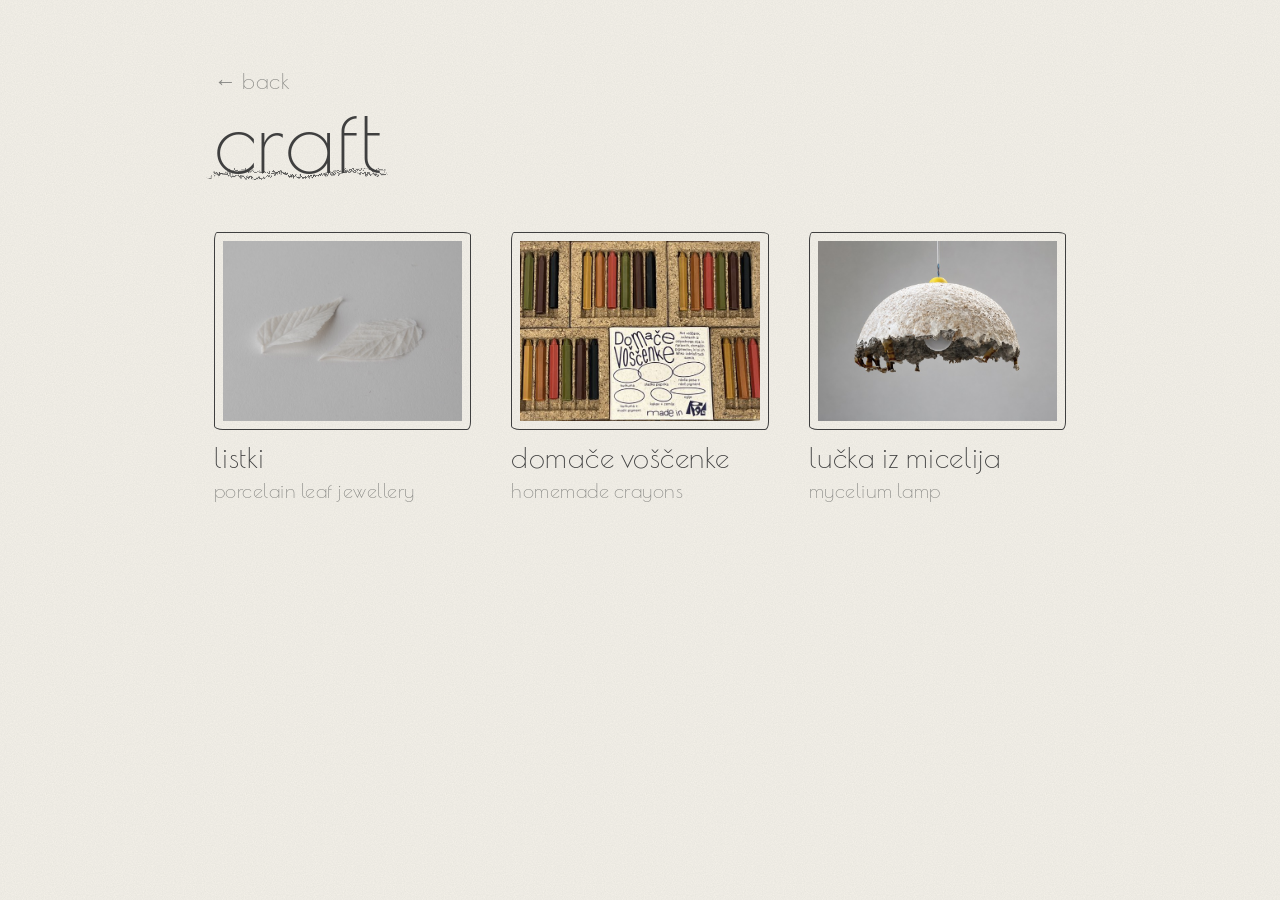
==== craft.html @ 923d7a6e "Portfolio website Co-Authored-By: Claude Opus 5.5 <noreply@anthropic.com>" ====
<!DOCTYPE html>
<html lang="en">
<head>
  <meta charset="UTF-8">
  <meta name="viewport" content="width=device-width, initial-scale=1">
  <title>craft</title>
  <link rel="preconnect" href="https://fonts.googleapis.com">
  <link rel="preconnect" href="https://fonts.gstatic.com" crossorigin>
  <link href="https://fonts.googleapis.com/css2?family=Poiret+One&display=swap" rel="stylesheet">
  <link rel="stylesheet" href="style.css">
</head>
<body>
  <main>
    <a class="back" href="index.html">&larr; back</a>
    <h1><span class="underline">craft</span></h1>

    <div class="projects">
      <a class="project" href="projects/listki.html">
        <div class="frame"><img src="images/listki/thumb.jpg" alt=""></div>
        <h3>listki</h3>
        <p>porcelain leaf jewellery</p>
      </a>
      <a class="project" href="projects/crayons.html">
        <div class="frame"><img src="images/crayons/thumb.jpg" alt=""></div>
        <h3>domače voščenke</h3>
        <p>homemade crayons</p>
      </a>
      <a class="project" href="projects/mycelium-lamp.html">
        <div class="frame"><img src="images/mycelium-lamp/thumb.jpg" alt=""></div>
        <h3>lučka iz micelija</h3>
        <p>mycelium lamp</p>
      </a>
    </div>
  </main>
  <script src="pencil.js"></script>
</body>
</html>
---- style.css ----
/* ---------- pencil on paper ---------- */
:root {
  --paper: #f5f2ea;
  --graphite: #3f3f3f;
  --graphite-light: #8a8a86;
}

* { box-sizing: border-box; }

body {
  margin: 0;
  background-color: var(--paper);
  /* faint paper grain */
  background-image: url("data:image/svg+xml,%3Csvg xmlns='http://www.w3.org/2000/svg' width='200' height='200'%3E%3Cfilter id='n'%3E%3CfeTurbulence type='fractalNoise' baseFrequency='0.9' numOctaves='3' stitchTiles='stitch'/%3E%3CfeColorMatrix values='0 0 0 0 0 0 0 0 0 0 0 0 0 0 0 0 0 0 0.06 0'/%3E%3C/filter%3E%3Crect width='100%25' height='100%25' filter='url(%23n)'/%3E%3C/svg%3E");
  color: var(--graphite);
  font-family: "Poiret One", sans-serif;
  letter-spacing: .02em;
  font-size: 1.5rem;
  line-height: 1.35;
}

/* text stays crisp; only the drawn lines get the graphite grain */

a { color: inherit; text-decoration: none; }

main {
  max-width: 900px;
  margin: 0 auto;
  padding: 4rem 1.5rem 6rem;
}

h1 {
  font-size: clamp(3rem, 8vw, 5.5rem);
  font-weight: 400;
  margin: 0;
  line-height: 1;
}

.subtitle {
  color: var(--graphite-light);
  margin: .3rem 0 0 .2rem;
}

/* ---------- hand-drawn lines (generated by pencil.js) ---------- */
.underline { position: relative; display: inline-block; }
.underline svg.stroke {
  position: absolute;
  left: -4%;
  bottom: -.15em;
  width: 108%;
  height: .5em;
  overflow: visible;
  pointer-events: none;
}
svg.stroke path {
  fill: none;
  stroke: var(--graphite);
  stroke-linecap: round;
  filter: url(#pencil);
}

hr.pencil-line {
  border: 0;
  height: 24px;
  margin: 3rem 0;
}

/* ---------- homepage ---------- */
.hero {
  position: relative;
  height: 100vh;
  min-height: 520px;
  overflow: hidden;
}
.hero h1 {
  position: absolute;
  left: 50%;
  top: 50%;
  transform: translate(-50%, -50%);
  white-space: nowrap;
  text-align: center;
}
.connectors {
  position: absolute;
  inset: 0;
  width: 100%;
  height: 100%;
  pointer-events: none;
}
.connectors path {
  fill: none;
  stroke: var(--graphite);
  stroke-linecap: round;
  filter: url(#pencil);
}

.cat {
  position: absolute;
  font-size: clamp(1.6rem, 3.5vw, 2.6rem);
  white-space: nowrap;
  transition: transform .2s;
}
.cat:hover { transform: translateY(-3px); }
#cat-graphic { left: 10%; top: 16%; }
#cat-fab     { right: 8%; top: 30%; }
#cat-craft   { left: 22%; bottom: 14%; }

@media (max-width: 600px) {
  #cat-graphic { left: 6%;  top: 14%; }
  #cat-fab     { right: 5%; top: auto; bottom: 24%; }
  #cat-craft   { left: 10%; bottom: 10%; }
}

.about { max-width: 34rem; }
.about h2 { font-weight: 400; font-size: 2.4rem; margin: 0 0 .5rem; }

/* ---------- category pages ---------- */
.back { font-size: 1.4rem; color: var(--graphite-light); }
.back:hover { color: var(--graphite); }

.projects {
  display: grid;
  grid-template-columns: repeat(auto-fill, minmax(240px, 1fr));
  gap: 2.5rem;
  margin-top: 3rem;
}
.project img {
  width: 100%;
  aspect-ratio: 4 / 3;
  object-fit: cover;
  display: block;
  filter: grayscale(.15);
}
.project .frame {
  padding: 8px;
  border: 1.5px solid var(--graphite);
  border-radius: 3px 8px 4px 9px / 9px 3px 8px 4px;  /* slightly wonky box */
}
.project h3 { font-weight: 400; font-size: 1.8rem; margin: .5rem 0 0; }
.project p { margin: 0; color: var(--graphite-light); font-size: 1.25rem; }
.project:hover .frame { transform: rotate(-.8deg); }
.project .frame { transition: transform .2s; }

.empty { color: var(--graphite-light); margin-top: 3rem; }

/* ---------- project pages ---------- */
.project-page h1 { font-size: clamp(2rem, 5vw, 3.4rem); overflow-wrap: anywhere; margin-top: 1rem; }

.cycle-wrap { margin: 2.5rem 0 0; }
.cycler {
  position: relative;
  aspect-ratio: 3 / 2;
  cursor: pointer;
  padding: 8px;
  border: 1.5px solid var(--graphite);
  border-radius: 3px 8px 4px 9px / 9px 3px 8px 4px;
}
.cycler img {
  position: absolute;
  inset: 8px;
  width: calc(100% - 16px);
  height: calc(100% - 16px);
  object-fit: cover;
  opacity: 0;
}
.cycler img.on { opacity: 1; }
.cycle-wrap figcaption { color: var(--graphite-light); font-size: 1.2rem; margin-top: .4rem; }

.text { max-width: 38rem; margin-top: 2.5rem; }
.credits { color: var(--graphite-light); }

/* thin Helvetica for longer body text */
.text p, .about p {
  font-family: "Helvetica Neue", Helvetica, Arial, sans-serif;
  font-weight: 300;
  font-size: 1rem;
  line-height: 1.6;
  filter: none;
}

.single-image { margin: 2.5rem 0 0; max-width: 520px; }
.single-image img { width: 100%; display: block; }
.single-image .frame {
  padding: 8px;
  border: 1.5px solid var(--graphite);
  border-radius: 3px 8px 4px 9px / 9px 3px 8px 4px;
}
.visit { font-size: 2rem; margin-top: 2rem; }

.gallery {
  display: grid;
  grid-template-columns: repeat(auto-fill, minmax(220px, 1fr));
  gap: 1rem;
  margin-top: 2.5rem;
}
.gallery img { width: 100%; aspect-ratio: 2 / 3; object-fit: cover; display: block; }

.inline-link { text-decoration: underline; text-underline-offset: 3px; filter: none; }
.inline-link strong { font-weight: 600; }

.photos { margin-top: 2.5rem; display: flex; flex-direction: column; gap: 1rem; }
.photos img { width: 100%; display: block; }
.photos img.pattern { max-width: 560px; }

.pair { display: grid; grid-template-columns: 1fr 1fr; gap: 1rem; align-items: center; }
.pair figure { margin: 0; }
.pair img { width: 100%; display: block; }
.pair figcaption { color: var(--graphite-light); font-size: 1.2rem; margin-top: .2rem; }
p.back { margin: 0; }
p.back a:hover { color: var(--graphite); }
.photos figure { margin: 0; }
.photos figcaption { color: var(--graphite-light); font-size: 1.2rem; margin-top: .2rem; }
.photos img.poster { max-width: 560px; }
.photos video { width: 100%; display: block; background: #000; }
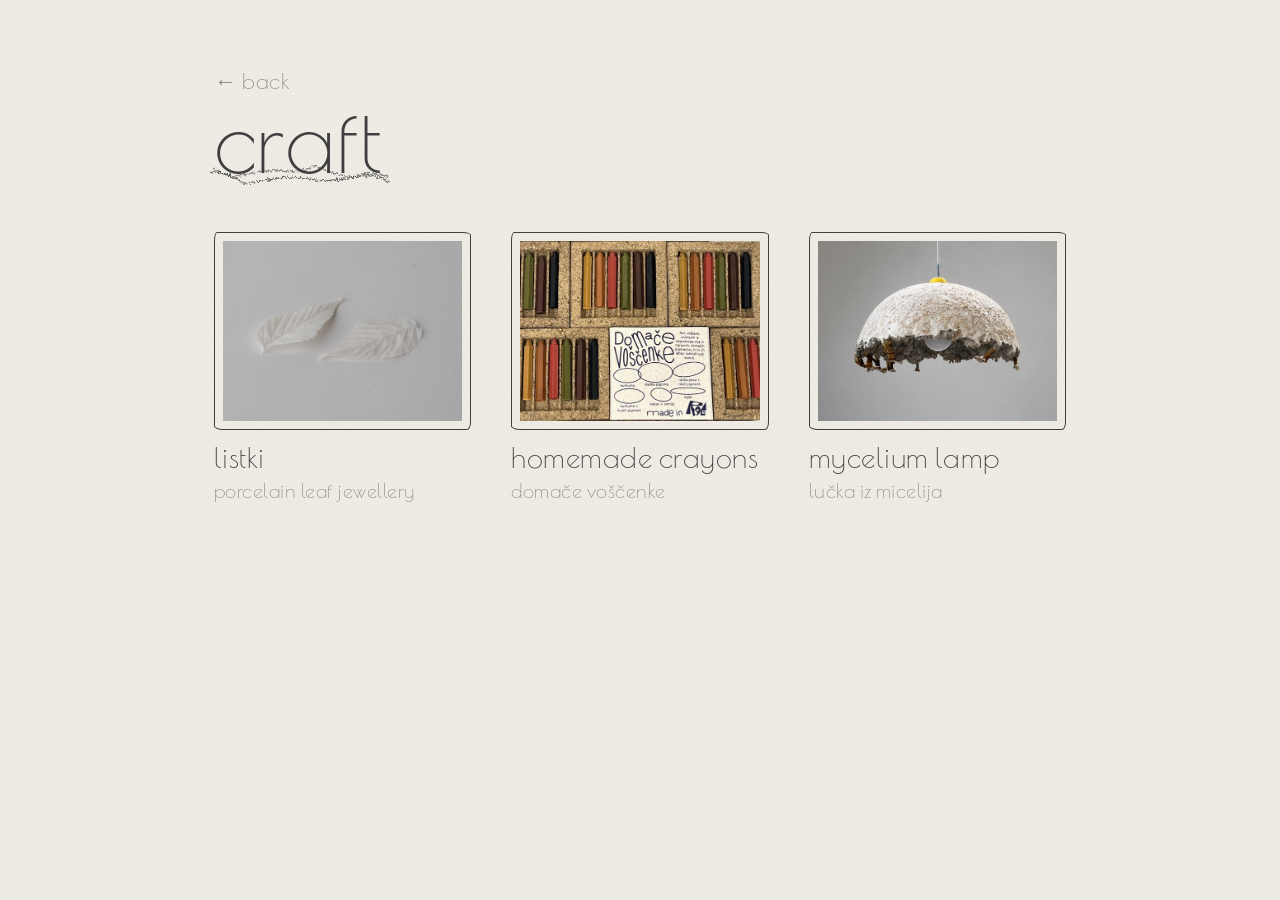
==== commit f7ce723c: "English-first titles for lamp and crayons; about opens on the homepage Co-Authored-By: Claude Opus 5" ====
--- a/craft.html
+++ b/craft.html
@@ -22,13 +22,13 @@
       </a>
       <a class="project" href="projects/crayons.html">
         <div class="frame"><img src="images/crayons/thumb.jpg" alt=""></div>
-        <h3>domače voščenke</h3>
-        <p>homemade crayons</p>
+        <h3>homemade crayons</h3>
+        <p>domače voščenke</p>
       </a>
       <a class="project" href="projects/mycelium-lamp.html">
         <div class="frame"><img src="images/mycelium-lamp/thumb.jpg" alt=""></div>
-        <h3>lučka iz micelija</h3>
-        <p>mycelium lamp</p>
+        <h3>mycelium lamp</h3>
+        <p>lučka iz micelija</p>
       </a>
     </div>
   </main>
--- a/style.css
+++ b/style.css
@@ -104,15 +104,34 @@
 #cat-graphic { left: 10%; top: 16%; }
 #cat-fab     { right: 8%; top: 30%; }
 #cat-craft   { left: 22%; bottom: 14%; }
+#cat-about   { right: 16%; bottom: 18%; }
 
 @media (max-width: 600px) {
   #cat-graphic { left: 6%;  top: 14%; }
   #cat-fab     { right: 5%; top: auto; bottom: 24%; }
   #cat-craft   { left: 10%; bottom: 10%; }
-}
-
-.about { max-width: 34rem; }
-.about h2 { font-weight: 400; font-size: 2.4rem; margin: 0 0 .5rem; }
+  #cat-about   { right: 8%; top: 30%; bottom: auto; }
+}
+
+/* about: opens in place, just under the name */
+.about {
+  position: absolute;
+  left: 50%;
+  top: calc(50% + 3.2rem);
+  transform: translateX(-50%);
+  width: min(30rem, 84vw);
+  padding: 1rem 1.3rem;
+  background: var(--paper);
+  border: 1px solid var(--graphite-light);
+  border-radius: 3px 8px 4px 9px / 9px 3px 8px 4px;
+  z-index: 5;
+  animation: fade-in .25s ease;
+}
+.about[hidden] { display: none; }
+.about p:first-child { margin-top: 0; }
+.about p:last-child { margin-bottom: 0; }
+body.about-open #cat-about { text-decoration: underline; text-underline-offset: 6px; text-decoration-thickness: 1px; }
+@keyframes fade-in { from { opacity: 0; transform: translate(-50%, 6px); } }
 
 /* ---------- category pages ---------- */
 .back { font-size: 1.4rem; color: var(--graphite-light); }
@@ -212,3 +231,9 @@
 .photos figcaption { color: var(--graphite-light); font-size: 1.2rem; margin-top: .2rem; }
 .photos img.poster { max-width: 560px; }
 .photos video { width: 100%; display: block; background: #000; }
+
+/* about panel on phones: smaller so it fits under the name */
+@media (max-width: 600px) {
+  .about { top: calc(50% + 2.2rem); padding: .8rem 1rem; }
+  .about p { font-size: .88rem; line-height: 1.5; }
+}
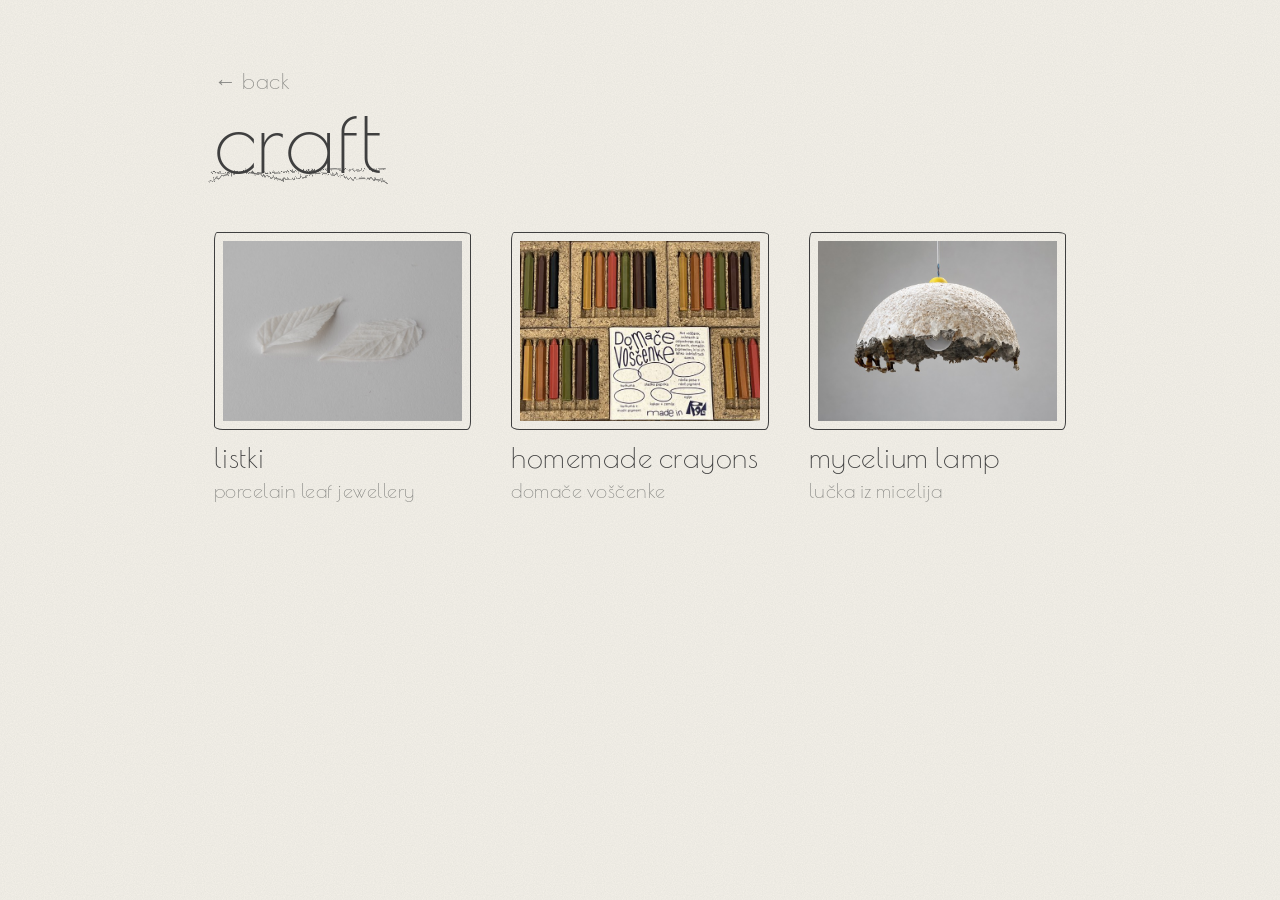
==== commit 3b8f19dc: "Cache-bust CSS and JS so updates show immediately Co-Authored-By: Claude Opus 5.5 <noreply@anthropic" ====
--- a/craft.html
+++ b/craft.html
@@ -7,7 +7,7 @@
   <link rel="preconnect" href="https://fonts.googleapis.com">
   <link rel="preconnect" href="https://fonts.gstatic.com" crossorigin>
   <link href="https://fonts.googleapis.com/css2?family=Poiret+One&display=swap" rel="stylesheet">
-  <link rel="stylesheet" href="style.css">
+  <link rel="stylesheet" href="style.css?v=1794491565">
 </head>
 <body>
   <main>
@@ -32,6 +32,6 @@
       </a>
     </div>
   </main>
-  <script src="pencil.js"></script>
+  <script src="pencil.js?v=1794491565"></script>
 </body>
 </html>
--- a/style.css
+++ b/style.css
@@ -104,7 +104,7 @@
 #cat-graphic { left: 10%; top: 16%; }
 #cat-fab     { right: 8%; top: 30%; }
 #cat-craft   { left: 22%; bottom: 14%; }
-#cat-about   { right: 16%; bottom: 18%; }
+#cat-about   { right: 6%; bottom: 8%; }
 
 @media (max-width: 600px) {
   #cat-graphic { left: 6%;  top: 14%; }
@@ -113,13 +113,12 @@
   #cat-about   { right: 8%; top: 30%; bottom: auto; }
 }
 
-/* about: opens in place, just under the name */
+/* about: opens in the bottom right corner, above the 'about' link */
 .about {
   position: absolute;
-  left: 50%;
-  top: calc(50% + 3.2rem);
-  transform: translateX(-50%);
-  width: min(30rem, 84vw);
+  right: 3%;
+  bottom: calc(8% + 3.6rem);
+  width: min(24rem, 90vw);
   padding: 1rem 1.3rem;
   background: var(--paper);
   border: 1px solid var(--graphite-light);
@@ -131,7 +130,7 @@
 .about p:first-child { margin-top: 0; }
 .about p:last-child { margin-bottom: 0; }
 body.about-open #cat-about { text-decoration: underline; text-underline-offset: 6px; text-decoration-thickness: 1px; }
-@keyframes fade-in { from { opacity: 0; transform: translate(-50%, 6px); } }
+@keyframes fade-in { from { opacity: 0; transform: translateY(6px); } }
 
 /* ---------- category pages ---------- */
 .back { font-size: 1.4rem; color: var(--graphite-light); }
@@ -234,6 +233,6 @@
 
 /* about panel on phones: smaller so it fits under the name */
 @media (max-width: 600px) {
-  .about { top: calc(50% + 2.2rem); padding: .8rem 1rem; }
+  .about { left: 4%; right: 4%; width: auto; bottom: 4%; padding: .8rem 1rem; }
   .about p { font-size: .88rem; line-height: 1.5; }
 }
